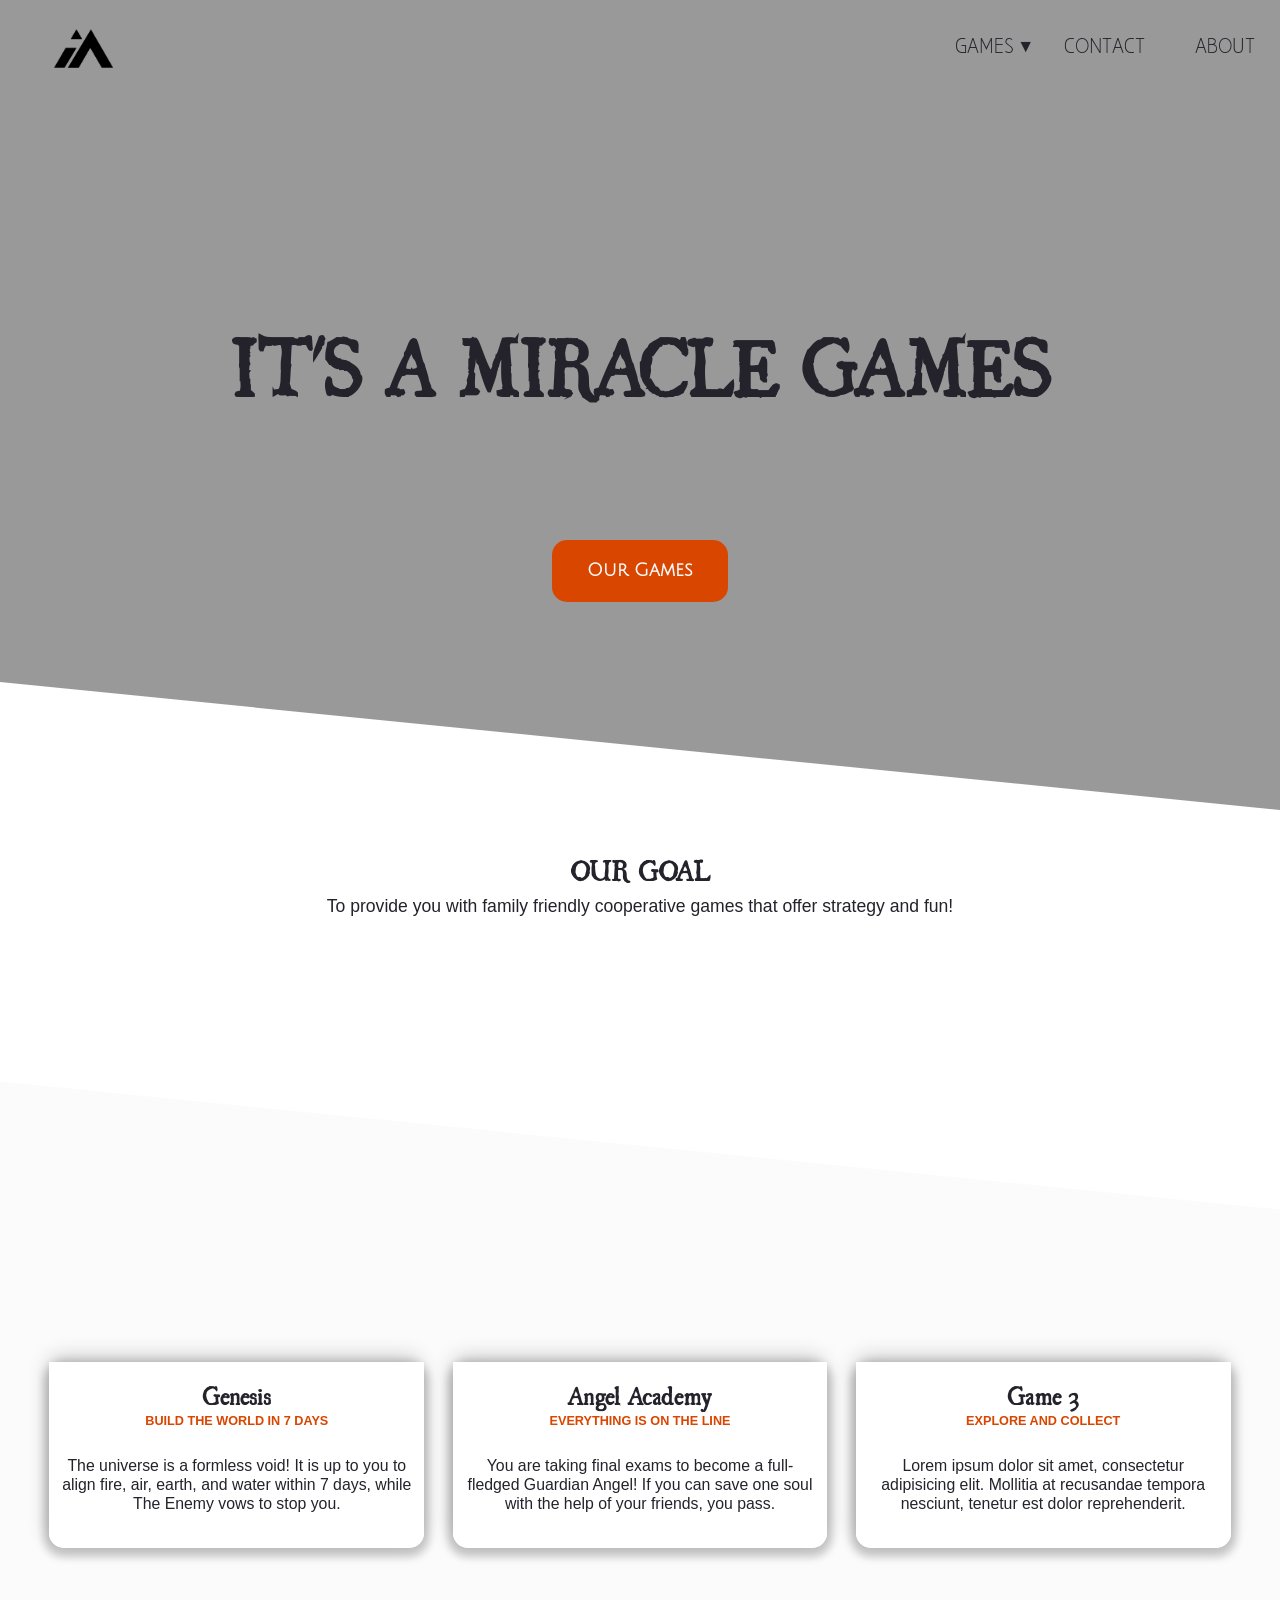
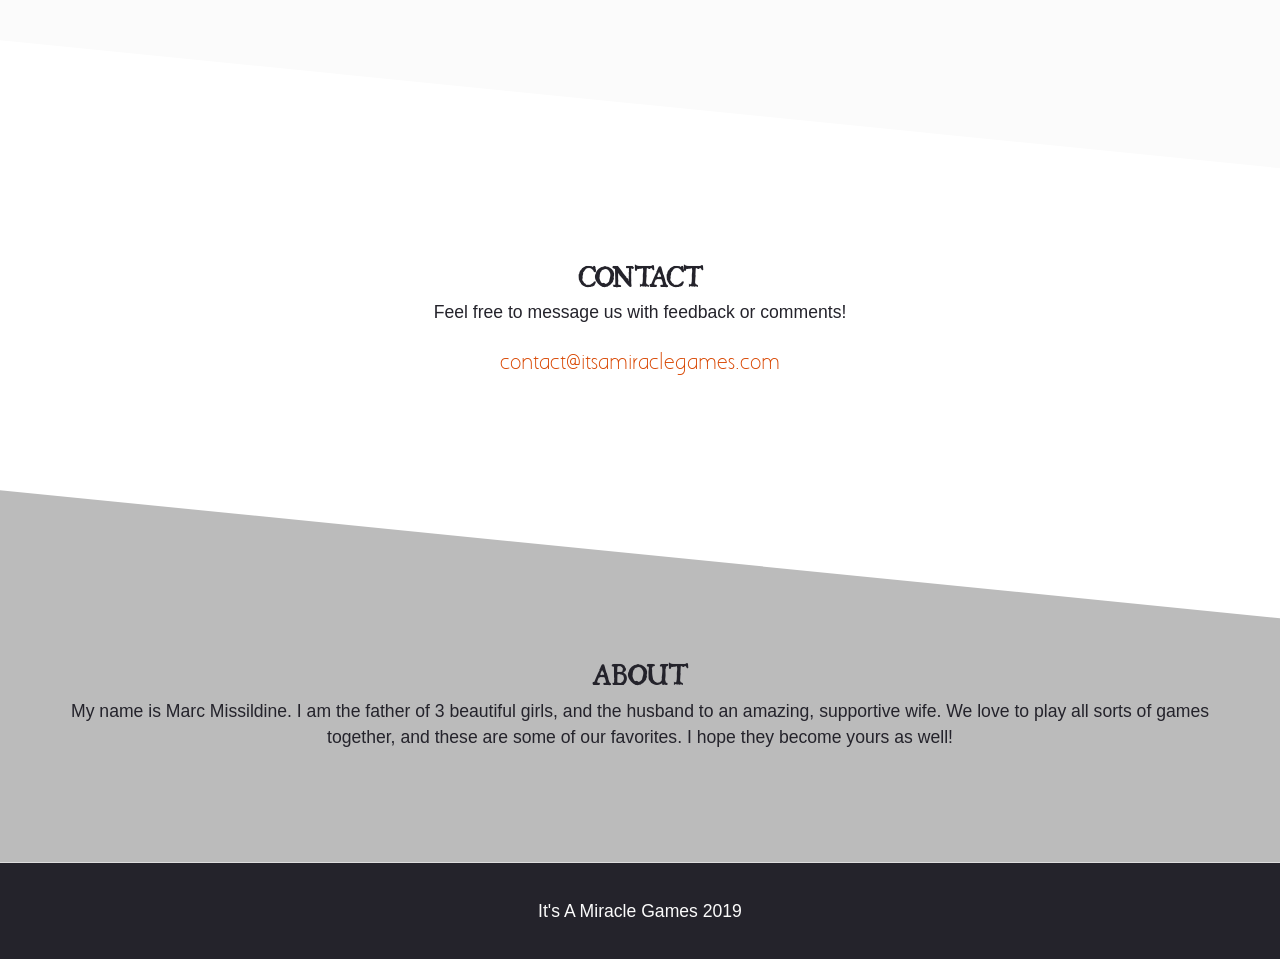
==== index.html @ fb6ecf95 "initial upload initial upload" ====
<!DOCTYPE html>
<html lang="en">

<head>
  <meta charset="utf-8">
  <meta name="viewport" content="width=device-width,initial-scale=1.0">
  <meta http-equiv="X-UA-Compatible" content="ie=edge">
  <title>IAM Games</title>
  <link rel="shortcut icon" href="IAMG logo.png" type="image/x-icon">
  <link rel="stylesheet" href="style.css">
  <link rel="stylesheet" href="fonts.css" type="text/css" charset="utf-8" />
  <!--link href="https://fonts.googleapis.com/css?family=Julius+Sans+One|Special+Elite&display=swap" rel="stylesheet"-->
  <link href="https://fonts.googleapis.com/css?family=IM+Fell+English+SC|Julius+Sans+One|Major+Mono+Display|Megrim|Special+Elite&display=swap" rel="stylesheet">

</head>


<!--  Begin Website    -->

<body>

    <header>
      <img src="IAMG logo.png" alt="" id="logo" class="logo">
      <nav>
        <ul>
          <li><a href="#games" class="DropDownIcon">Games</a>
            <ul class="dropdown">
                  <li><a href="#Genesis">Genesis</a></li>
                  <li><a href="#AngelAcademy">Angel Academy</a></li>
                  <li><a href="#Game3">Game 3</a></li>
              </ul></li>
          <li><a href="#Contact">Contact</a></li>
          <li><a href="#About">About</a></li>
        </ul>
      </nav>
    </header>

  <!--  Banner & Logo    -->
  <div id="banner" class="grid">
    <div class="bg-image"></div>
    <div class="content-wrap">
      <h1>
        It's a Miracle Games
      </h1>
      <p>
      </p>
    </div>
  </div>

  <a href="#games" class="btn">Our Games</a>


  <!--  Main Content Area    -->
  <main id="main">



    <!--  Section A    -->
    <section id="section-a" class="grid">
      <div class="content-wrap">
        <h2 class="content-title">Our Goal</h2>
        <p>
          To provide you with family friendly cooperative games that offer strategy and fun!
        </p>
      </div>
    </section>



    <!--  Section B    -->
    <section id="section-b" class="grid">
      <ul id="games">
        <li id="Genesis">
          <a href="#">
            <div class="card">
              <img src="https://images.pexels.com/photos/122427/roll-the-dice-craps-board-game-points-122427.jpeg?auto=compress&cs=tinysrgb&h=750&w=1260" alt="">
              <div class="card-content">
                <h3 class="card-title">Genesis</h3>
                <p class="card-description">Build the world in 7 days</p>
                <p>
                  The universe is a formless void! It is up to you to align fire, air, earth, and water within 7 days, while The Enemy vows to stop you.
                </p>
              </div>
            </div>
          </a>
        </li>
        <li id="AngelAcademy">
          <a href="#" >
            <div class="card">
              <img src="https://images.pexels.com/photos/163064/play-stone-network-networked-interactive-163064.jpeg?auto=compress&cs=tinysrgb&dpr=1&w=500" alt="">
              <div class="card-content">
                <h3 class="card-title">Angel Academy</h3>
                <p class="card-description">Everything is on the line</p>
                <p>
                  You are taking final exams to become a full-fledged Guardian Angel! If you can save one soul with the help of your friends, you pass.
                </p>
              </div>
            </div>
          </a>
        </li>
        <li id="Game3">
          <a href="#">
            <div class="card">
              <img src="https://images.pexels.com/photos/278912/pexels-photo-278912.jpeg?auto=compress&cs=tinysrgb&dpr=3&h=750&w=1260" alt="">
              <div class="card-content">
                <h3 class="card-title">Game 3</h3>
                <p class="card-description">Explore and collect</p>
                <p>
                  Lorem ipsum dolor sit amet, consectetur adipisicing elit. Mollitia at recusandae tempora nesciunt, tenetur est dolor reprehenderit.
                </p>
              </div>
            </div>
          </a>
        </li>
      </ul>
    </section>


    <!--section C    -->
    <section id="section-c" class="grid">
      <div class="content-wrap">
        <h2 class="content-title">We handle all of your gaming needs</h2>
        <p>
          Lorem ipsum dolor sit amet, consectetur adipisicing elit. Hic temporibus, sit reprehenderit expedita beatae dolores placeat quae, ipsa nostrum sed, similique magnam?
        </p>
      </div>
    </section>


    <!--section D    -->
    <section id="section-d" class="grid">
      <div id="Contact" class="box">
        <h2 class="content-title">Contact</h2>
        <p>
          Feel free to message us with feedback or comments!
        </p>
        <p><a href="mailto:contact@itsamiraclegames.com">
            contact@itsamiraclegames.com
          </a>
        </p>
      </div>

      <div id="About" class="box">
        <h2 class="content-title">
          About
        </h2>
        <p>
          My name is Marc Missildine. I am the father of 3 beautiful girls, and the husband to an amazing, supportive wife. We love to play all sorts of games together, and these are some of our favorites. I hope they become yours as well!
        </p>
      </div>
    </section>



  </main>


  <!-- Footer -->
  <footer id="footer" class="grid">
    <div>It's A Miracle Games 2019</div>
  </footer>


</body>

</html>
---- style.css ----
:root {
  --color-primary: #D84600;
  --color-secondary: #D84600;
  --color-accent: #526A68;
  --color-dark: #24232B;
  --color-light: #FBFBFB;
}

*, *::before, *::after {
  box-sizing: border-box;
}

html {
  scroll-behavior: smooth;
}

body {
  margin: 0;
  font-family: Arial, Helvetica, sans-serif;
  color: #fff;
  font-size: 1.1em;
  line-height: 1.5;
  text-align: center;
}

img {
  display: block;
  width: 100%;
  height: auto;
}

h1,
h2,
h3 {
  color: var(--color-dark);
  margin: 0;
  font-weight: bold;
  font-family: 'Special Elite', cursive;
  font-family: 'IM Fell English SC', serif;
  font-family: 'uglyquaregular';
}

h1 {
  font-size: 50px;
  text-transform: uppercase;
  margin-bottom: .7em;
}

h2 {
  font-size: 25px;
  line-height: 19px;
  text-transform: uppercase;
}

h3 {
  font-size: 1.15em;
  line-height: 1em;
}

p {
  margin: 0;
  padding: .7em 0;
  font-family: 'aaarghnormal';
  font-family: 'Montserrat', sans-serif;
}

a {
  text-decoration: none;
  font-family: 'aaarghnormal';
}

/*   Logo & Nav      */
header {
  text-align: center;
  position: absolute;
  z-index: 999;
  display: flex;
  width: 100%;
  justify-content: space-between;
  align-items: center;
}

#logo {
  width: 60px;
  height: 60px;
  margin: 1em;
  margin-left: 3em;
}

header ul {
  display: flex;
  flex-wrap: wrap-reverse;
  justify-content: center;
  padding: 0;
  list-style: none;
}

header ul li {
  position: relative;
  line-height: 21px;
  text-align: right;
}

header ul li a {
  display: block;
  padding: 8px 25px;
  color: var(--color-dark);
  text-decoration: none;
  white-space: nowrap;
  text-transform: uppercase;
}

header ul li a:hover {
  color: var(--color-light);
  background: var(--color-primary);
  border-radius: 5px 5px 5px 5px;
}

header ul li ul.dropdown {
  min-width: 100%;
  /* Set width of the dropdown */
  display: none;
  position: absolute;
  z-index: 999;
  right: 0%;
  background: #FCFCFC;
  border-radius: 5px 5px 5px 5px;
}

header ul li:hover ul.dropdown {
  display: flex;
  justify-content: flex-start;
  flex-wrap: wrap;
  /* Display the dropdown */
}

header ul li ul.dropdown li {
  display: block;
  width: 100%;
}

header ul li ul li a {
  display: block;
  padding: .5em 1em;
  text-align: left;
  text-transform: capitalize;
}

.DropDownIcon:after {
  content: "▼";
  position: absolute;
  right: 11px;
  top: .4em;
  z-index: 1;
  text-align: center;
  width: 10%;
  height: auto;
  pointer-events: none;
}

@media (min-width: 500px) {
  header ul li ul.dropdown {
    //background: rgba(255, 255, 255, 0);
    //border: 1px solid gray;
  }
}

/*   Hero Banner & Call to Action */
#banner {
  padding: 0 1.5em;
  min-height: 90vh;
  color: var(--color-dark);
  display: flex;
  justify-content: center;
  align-items: center;
  clip-path: polygon(0 0, 100% 0%, 100% 100%, 0 calc(100% - 10vw));
  margin-bottom: -15vh;
}

#banner .bg-image {
  height: 90vh;
  position: absolute;
  background: #000 url('https://images.pexels.com/photos/278918/pexels-photo-278918.jpeg?auto=compress&cs=tinysrgb&dpr=3&h=750&w=1260');
  background-position: center;
  background-repeat: no-repeat;
  background-size: cover;
  width: 100%;
  z-index: -1;
  opacity: 0.4;
}

#banner h1 {}

.btn {
  font-family: 'Julius Sans One', sans-serif;
  display: inline-block;
  background: var(--color-primary);
  color: var(--color-light);
  font-weight: 900;
  text-decoration: none;
  padding: 1em 2em;
  border-radius: 15px;
  transition: all .2s ease-in-out;
  z-index: 12;
  position: relative;
  top: -15vh;
}

.btn:hover {
  transform: scale(1.15);
  transform: rotate(.01turn);
  box-shadow: 0 14px 8px rgba(0, 0, 0, 0.4), -2px -6px 20px 0 rgba(0, 0, 0, 0.19);
}

#banner .content-wrap,
#section-a .content-wrap {}

#main {
  background: #FFF;
}

/*  Section A  */
#section-a {
  background: #FFF;
  color: var(--color-dark);
  padding: 0 1.5em;
  padding-top: 125px;
  padding-bottom: 150px;
  z-index: 1;
}

/*  Section B  */
#section-b {
  padding: 1em;
  text-decoration: none;
  display: flex;
  overflow-y: visible;
  clip-path: polygon(0 0, 100% 10vw, 100% 100%, 0 calc(100% - 10vw));
  justify-content: center;
  background: var(--color-light);
  padding-bottom: 150px;
}

#section-b li:before {
  content: '';
  display: block;
  position: relative;
  width: 0;
  height: 1em;
  margin-top: -1em;
}

#section-b .card {
  box-shadow: 0 4px 8px 5px rgba(0, 0, 0, 0.2), -2px -6px 20px 0 rgba(0, 0, 0, 0.19);
  transition: all .2s ease-in-out;
  border-radius: 15px;
  max-width: 350px;
  margin-top: 60px;
  z-index: 999;
}

#section-b img {
  border-radius: 15px 15px 0 0;
}

#section-b .card:hover {
  transform: scale(1.15);
}

#section-b ul {
  list-style: none;
  margin: 0;
  padding: 0;
  padding-top: 50px;
}

#section-b li {
  margin: 1em;
  color: var(--color-dark);
}

.card-content {
  padding: 1.5em .8em;
  background: white;
  color: var(--color-dark);
  border-radius: 0 0 15px 15px;
  font-size: .9em;
}

#section-b .card-title {
  margin-bottom: 5px;
  font-size: 1.4em;
}

.card-description {
  color: var(--color-primary);
  padding: .1em;
  font-size: .8em;
  font-weight: 600;
  text-transform: uppercase;
  margin-bottom: 15px;
}

.card-content p {
  line-height: 1.2em;
}

/*  Section C & D */
#section-c {
  color: var(--color-dark);
  padding: 2em;
  display: none;
}

#section-d .box {
  padding: 100px 50px;
  color: var(--color-dark);
  background: #FFF;
  clip-path: polygon(0 0, 100% 10vw, 100% 100%, 0 100%);
  overflow: hidden;
}

#section-d .box:last-child {
  background: #bbb;
  //color: var(--color-light);
  padding-top: 10em;
}

#section-d a {
  color: var(--color-primary);
}

/*  Footer  */
#footer {
  padding: 2em;
  background: var(--color-dark);
  color: var(--color-light);
}

#footer a {
  color: white;
  text-decoration: none;
}

/*  Media   */
@media (min-width: 900px) {
  h1 {
    font-size: 70px;
  }

  .grid {
    display: grid;
    grid-template-columns: 1fr repeat(2, minmax(auto, 25em)) 1fr;
  }

  #section-a .content-text {
    columns: 2;
    column-gap: 2em;
  }

  #section-a .content-text p {
    padding-top: 0;
  }

  #section-b {
    display: block;
    padding: 2em;
    overflow-y: visible;
    padding-top: 170px;
    padding-bottom: 220px;
  }

  .content-wrap,
  #section-b ul {
    grid-column: 2/4;
  }

  #section-b ul {
    display: flex;
    justify-content: space-around;
  }

  #section-b li {
    width: 31%;
    margin: 0px;
  }

  #section-b .card {
    margin-bottom: 0px;
    max-width: 750px;
  }

  #section-d:last-child {}

  .box,
  #footer div {
    grid-column: span 4;
  }
}
---- fonts.css ----
@font-face {
    font-family: 'uglyquaregular';
    src: url('UglyQua-webfont.eot');
    src: url('UglyQua-webfont.eot?#iefix') format('embedded-opentype'),
         url('UglyQua-webfont.woff2') format('woff2'),
         url('UglyQua-webfont.woff') format('woff'),
         url('UglyQua-webfont.ttf') format('truetype'),
         url('UglyQua-webfont.svg#uglyquaregular') format('svg');
    font-weight: normal;
    font-style: normal;

}

@font-face {
    font-family: 'aaarghnormal';
    src: url('Aaargh-webfont.eot');
    src: url('Aaargh-webfont.eot?#iefix') format('embedded-opentype'),
         url('Aaargh-webfont.woff2') format('woff2'),
         url('Aaargh-webfont.woff') format('woff'),
         url('Aaargh-webfont.ttf') format('truetype'),
         url('Aaargh-webfont.svg#aaarghnormal') format('svg');
    font-weight: normal;
    font-style: normal;

}
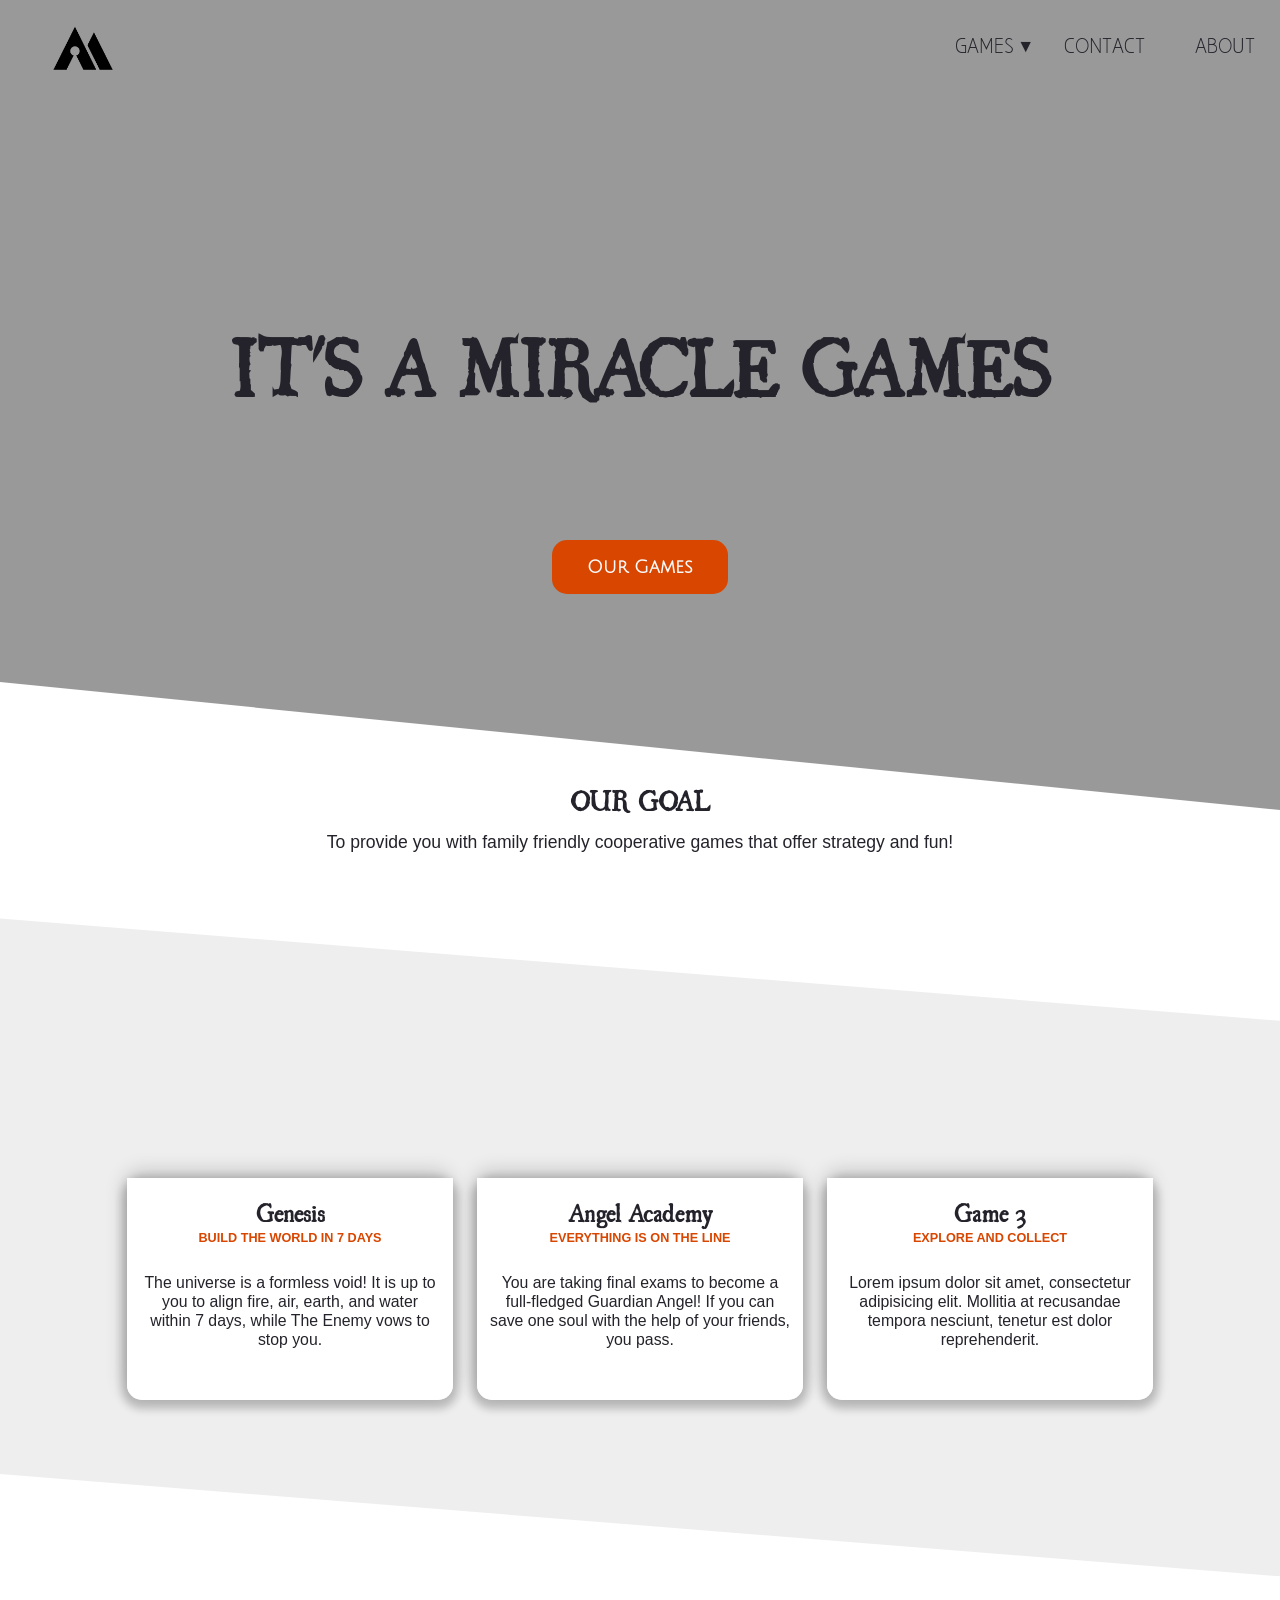
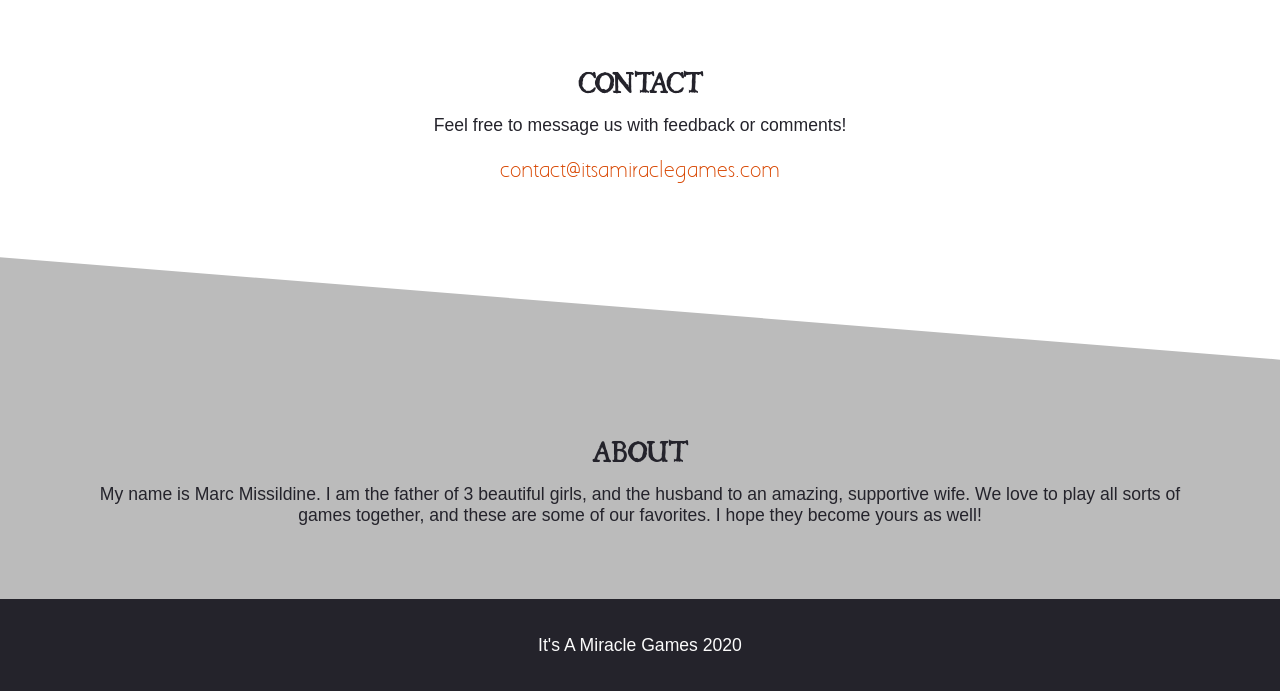
==== commit 496c39c1: "revert to html index" ====
--- a/index.html
+++ b/index.html
@@ -1,166 +1,169 @@
-<!DOCTYPE html>
-<html lang="en">
-
-<head>
-  <meta charset="utf-8">
-  <meta name="viewport" content="width=device-width,initial-scale=1.0">
-  <meta http-equiv="X-UA-Compatible" content="ie=edge">
-  <title>IAM Games</title>
-  <link rel="shortcut icon" href="IAMG logo.png" type="image/x-icon">
-  <link rel="stylesheet" href="style.css">
-  <link rel="stylesheet" href="fonts.css" type="text/css" charset="utf-8" />
-  <!--link href="https://fonts.googleapis.com/css?family=Julius+Sans+One|Special+Elite&display=swap" rel="stylesheet"-->
-  <link href="https://fonts.googleapis.com/css?family=IM+Fell+English+SC|Julius+Sans+One|Major+Mono+Display|Megrim|Special+Elite&display=swap" rel="stylesheet">
-
-</head>
-
-
-<!--  Begin Website    -->
-
-<body>
-
-    <header>
-      <img src="IAMG logo.png" alt="" id="logo" class="logo">
-      <nav>
-        <ul>
-          <li><a href="#games" class="DropDownIcon">Games</a>
-            <ul class="dropdown">
-                  <li><a href="#Genesis">Genesis</a></li>
-                  <li><a href="#AngelAcademy">Angel Academy</a></li>
-                  <li><a href="#Game3">Game 3</a></li>
-              </ul></li>
-          <li><a href="#Contact">Contact</a></li>
-          <li><a href="#About">About</a></li>
-        </ul>
-      </nav>
-    </header>
-
-  <!--  Banner & Logo    -->
-  <div id="banner" class="grid">
-    <div class="bg-image"></div>
-    <div class="content-wrap">
-      <h1>
-        It's a Miracle Games
-      </h1>
-      <p>
-      </p>
-    </div>
-  </div>
-
-  <a href="#games" class="btn">Our Games</a>
-
-
-  <!--  Main Content Area    -->
-  <main id="main">
-
-
-
-    <!--  Section A    -->
-    <section id="section-a" class="grid">
-      <div class="content-wrap">
-        <h2 class="content-title">Our Goal</h2>
-        <p>
-          To provide you with family friendly cooperative games that offer strategy and fun!
-        </p>
-      </div>
-    </section>
-
-
-
-    <!--  Section B    -->
-    <section id="section-b" class="grid">
-      <ul id="games">
-        <li id="Genesis">
-          <a href="#">
-            <div class="card">
-              <img src="https://images.pexels.com/photos/122427/roll-the-dice-craps-board-game-points-122427.jpeg?auto=compress&cs=tinysrgb&h=750&w=1260" alt="">
-              <div class="card-content">
-                <h3 class="card-title">Genesis</h3>
-                <p class="card-description">Build the world in 7 days</p>
-                <p>
-                  The universe is a formless void! It is up to you to align fire, air, earth, and water within 7 days, while The Enemy vows to stop you.
-                </p>
-              </div>
-            </div>
-          </a>
-        </li>
-        <li id="AngelAcademy">
-          <a href="#" >
-            <div class="card">
-              <img src="https://images.pexels.com/photos/163064/play-stone-network-networked-interactive-163064.jpeg?auto=compress&cs=tinysrgb&dpr=1&w=500" alt="">
-              <div class="card-content">
-                <h3 class="card-title">Angel Academy</h3>
-                <p class="card-description">Everything is on the line</p>
-                <p>
-                  You are taking final exams to become a full-fledged Guardian Angel! If you can save one soul with the help of your friends, you pass.
-                </p>
-              </div>
-            </div>
-          </a>
-        </li>
-        <li id="Game3">
-          <a href="#">
-            <div class="card">
-              <img src="https://images.pexels.com/photos/278912/pexels-photo-278912.jpeg?auto=compress&cs=tinysrgb&dpr=3&h=750&w=1260" alt="">
-              <div class="card-content">
-                <h3 class="card-title">Game 3</h3>
-                <p class="card-description">Explore and collect</p>
-                <p>
-                  Lorem ipsum dolor sit amet, consectetur adipisicing elit. Mollitia at recusandae tempora nesciunt, tenetur est dolor reprehenderit.
-                </p>
-              </div>
-            </div>
-          </a>
-        </li>
-      </ul>
-    </section>
-
-
-    <!--section C    -->
-    <section id="section-c" class="grid">
-      <div class="content-wrap">
-        <h2 class="content-title">We handle all of your gaming needs</h2>
-        <p>
-          Lorem ipsum dolor sit amet, consectetur adipisicing elit. Hic temporibus, sit reprehenderit expedita beatae dolores placeat quae, ipsa nostrum sed, similique magnam?
-        </p>
-      </div>
-    </section>
-
-
-    <!--section D    -->
-    <section id="section-d" class="grid">
-      <div id="Contact" class="box">
-        <h2 class="content-title">Contact</h2>
-        <p>
-          Feel free to message us with feedback or comments!
-        </p>
-        <p><a href="mailto:contact@itsamiraclegames.com">
-            contact@itsamiraclegames.com
-          </a>
-        </p>
-      </div>
-
-      <div id="About" class="box">
-        <h2 class="content-title">
-          About
-        </h2>
-        <p>
-          My name is Marc Missildine. I am the father of 3 beautiful girls, and the husband to an amazing, supportive wife. We love to play all sorts of games together, and these are some of our favorites. I hope they become yours as well!
-        </p>
-      </div>
-    </section>
-
-
-
-  </main>
-
-
-  <!-- Footer -->
-  <footer id="footer" class="grid">
-    <div>It's A Miracle Games 2019</div>
-  </footer>
-
-
-</body>
-
-</html>
+<!DOCTYPE html>
+<html lang="en">
+
+<head>
+  <meta charset="utf-8">
+  <meta name="viewport" content="width=device-width,initial-scale=1.0">
+  <meta http-equiv="X-UA-Compatible" content="ie=edge">
+  <title>IAM Games</title>
+  <link rel="shortcut icon" href="Art\Logos\IAMG logo.png" type="image/x-icon">
+  <link rel="stylesheet" href="style.css">
+  <link rel="stylesheet" href="fonts.css" type="text/css" charset="utf-8" />
+  <!--link href="https://fonts.googleapis.com/css?family=Julius+Sans+One|Special+Elite&display=swap" rel="stylesheet"-->
+  <link href="https://fonts.googleapis.com/css?family=IM+Fell+English+SC|Julius+Sans+One|Major+Mono+Display|Megrim|Special+Elite&display=swap" rel="stylesheet">
+
+</head>
+
+
+<!--  Begin Website    -->
+
+<body>
+
+  <header>
+    <a href="index.html">
+    <img src="Art\Logos\IAMG logo.png" alt="" id="logo" class="logo">
+    </a>
+    <nav>
+      <ul>
+        <li><a href="#games" class="DropDownIcon">Games</a>
+          <ul class="dropdown">
+            <li><a href="genesis.html">Genesis</a></li>
+            <li><a href="angelacademy.html">Angel Academy</a></li>
+            <li><a href="#Game3">Game 3</a></li>
+          </ul>
+        </li>
+        <li><a href="#Contact">Contact</a></li>
+        <li><a href="#About">About</a></li>
+      </ul>
+    </nav>
+  </header>
+
+  <!--  Banner & Logo    -->
+  <div id="banner" class="grid">
+    <div class="bg-image"></div>
+    <div class="content-wrap">
+      <h1>
+        It's a Miracle Games
+      </h1>
+      <p>
+      </p>
+    </div>
+  </div>
+
+  <a href="#games" class="btn">Our Games</a>
+
+
+  <!--  Main Content Area    -->
+  <main id="main">
+
+
+
+    <!--  Section A - Goals  -->
+    <section id="section-a" class="grid">
+      <div class="content-wrap">
+        <h2 class="content-title">Our Goal</h2>
+        <p>
+          To provide you with family friendly cooperative games that offer strategy and fun!
+        </p>
+      </div>
+    </section>
+
+
+
+    <!--  Section B - Games Carousel  -->
+    <section id="section-b" class="grid">
+      <ul id="games">
+        <li id="Genesis">
+          <a href="genesis.html">
+            <div class="card">
+              <img src="https://images.pexels.com/photos/122427/roll-the-dice-craps-board-game-points-122427.jpeg?auto=compress&cs=tinysrgb&h=750&w=1260" alt="">
+              <div class="card-content">
+                <h3 class="card-title">Genesis</h3>
+                <p class="card-description">Build the world in 7 days</p>
+                <p>
+                  The universe is a formless void! It is up to you to align fire, air, earth, and water within 7 days, while The Enemy vows to stop you.
+                </p>
+              </div>
+            </div>
+          </a>
+        </li>
+        <li id="AngelAcademy">
+          <a href="angelacademy.html">
+            <div class="card">
+              <img src="https://images.pexels.com/photos/163064/play-stone-network-networked-interactive-163064.jpeg?auto=compress&cs=tinysrgb&dpr=1&w=500" alt="">
+              <div class="card-content">
+                <h3 class="card-title">Angel Academy</h3>
+                <p class="card-description">Everything is on the line</p>
+                <p>
+                  You are taking final exams to become a full-fledged Guardian Angel! If you can save one soul with the help of your friends, you pass.
+                </p>
+              </div>
+            </div>
+          </a>
+        </li>
+        <li id="Game3">
+          <a href="#">
+            <div class="card">
+              <img src="https://images.pexels.com/photos/278912/pexels-photo-278912.jpeg?auto=compress&cs=tinysrgb&dpr=3&h=750&w=1260" alt="">
+              <div class="card-content">
+                <h3 class="card-title">Game 3</h3>
+                <p class="card-description">Explore and collect</p>
+                <p>
+                  Lorem ipsum dolor sit amet, consectetur adipisicing elit. Mollitia at recusandae tempora nesciunt, tenetur est dolor reprehenderit.
+                </p>
+              </div>
+            </div>
+          </a>
+        </li>
+      </ul>
+    </section>
+
+
+    <!--section C - Blurb   -->
+    <section id="section-c" class="grid">
+      <div class="content-wrap">
+        <h2 class="content-title">We handle all of your gaming needs</h2>
+        <p>
+          Lorem ipsum dolor sit amet, consectetur adipisicing elit. Hic temporibus, sit reprehenderit expedita beatae dolores placeat quae, ipsa nostrum sed, similique magnam?
+        </p>
+      </div>
+    </section>
+
+
+    <!--section D - Contact & About  -->
+    <section id="section-d" class="grid">
+      <div id="Contact" class="box">
+        <h2 class="content-title">Contact</h2>
+        <p>
+          Feel free to message us with feedback or comments!
+        </p>
+        <p><a href="mailto:contact@itsamiraclegames.com">
+            contact@itsamiraclegames.com
+          </a>
+        </p>
+      </div>
+
+      <div id="About" class="box">
+        <h2 class="content-title">
+          About
+        </h2>
+        <p>
+          My name is Marc Missildine. I am the father of 3 beautiful girls, and the husband to an amazing, supportive wife. We love to play all sorts of games together, and these are some of our favorites. I hope they become yours as well!
+        </p>
+      </div>
+    </section>
+
+
+
+  </main>
+
+
+  <!-- Footer -->
+  <footer id="footer" class="grid">
+    <div>It's A Miracle Games 2020</div>
+  </footer>
+
+
+</body>
+
+</html>
--- a/style.css
+++ b/style.css
@@ -1,399 +1,402 @@
-:root {
-  --color-primary: #D84600;
-  --color-secondary: #D84600;
-  --color-accent: #526A68;
-  --color-dark: #24232B;
-  --color-light: #FBFBFB;
-}
-
-*, *::before, *::after {
-  box-sizing: border-box;
-}
-
-html {
-  scroll-behavior: smooth;
-}
-
-body {
-  margin: 0;
-  font-family: Arial, Helvetica, sans-serif;
-  color: #fff;
-  font-size: 1.1em;
-  line-height: 1.5;
-  text-align: center;
-}
-
-img {
-  display: block;
-  width: 100%;
-  height: auto;
-}
-
-h1,
-h2,
-h3 {
-  color: var(--color-dark);
-  margin: 0;
-  font-weight: bold;
-  font-family: 'Special Elite', cursive;
-  font-family: 'IM Fell English SC', serif;
-  font-family: 'uglyquaregular';
-}
-
-h1 {
-  font-size: 50px;
-  text-transform: uppercase;
-  margin-bottom: .7em;
-}
-
-h2 {
-  font-size: 25px;
-  line-height: 19px;
-  text-transform: uppercase;
-}
-
-h3 {
-  font-size: 1.15em;
-  line-height: 1em;
-}
-
-p {
-  margin: 0;
-  padding: .7em 0;
-  font-family: 'aaarghnormal';
-  font-family: 'Montserrat', sans-serif;
-}
-
-a {
-  text-decoration: none;
-  font-family: 'aaarghnormal';
-}
-
-/*   Logo & Nav      */
-header {
-  text-align: center;
-  position: absolute;
-  z-index: 999;
-  display: flex;
-  width: 100%;
-  justify-content: space-between;
-  align-items: center;
-}
-
-#logo {
-  width: 60px;
-  height: 60px;
-  margin: 1em;
-  margin-left: 3em;
-}
-
-header ul {
-  display: flex;
-  flex-wrap: wrap-reverse;
-  justify-content: center;
-  padding: 0;
-  list-style: none;
-}
-
-header ul li {
-  position: relative;
-  line-height: 21px;
-  text-align: right;
-}
-
-header ul li a {
-  display: block;
-  padding: 8px 25px;
-  color: var(--color-dark);
-  text-decoration: none;
-  white-space: nowrap;
-  text-transform: uppercase;
-}
-
-header ul li a:hover {
-  color: var(--color-light);
-  background: var(--color-primary);
-  border-radius: 5px 5px 5px 5px;
-}
-
-header ul li ul.dropdown {
-  min-width: 100%;
-  /* Set width of the dropdown */
-  display: none;
-  position: absolute;
-  z-index: 999;
-  right: 0%;
-  background: #FCFCFC;
-  border-radius: 5px 5px 5px 5px;
-}
-
-header ul li:hover ul.dropdown {
-  display: flex;
-  justify-content: flex-start;
-  flex-wrap: wrap;
-  /* Display the dropdown */
-}
-
-header ul li ul.dropdown li {
-  display: block;
-  width: 100%;
-}
-
-header ul li ul li a {
-  display: block;
-  padding: .5em 1em;
-  text-align: left;
-  text-transform: capitalize;
-}
-
-.DropDownIcon:after {
-  content: "▼";
-  position: absolute;
-  right: 11px;
-  top: .4em;
-  z-index: 1;
-  text-align: center;
-  width: 10%;
-  height: auto;
-  pointer-events: none;
-}
-
-@media (min-width: 500px) {
-  header ul li ul.dropdown {
-    //background: rgba(255, 255, 255, 0);
-    //border: 1px solid gray;
-  }
-}
-
-/*   Hero Banner & Call to Action */
-#banner {
-  padding: 0 1.5em;
-  min-height: 90vh;
-  color: var(--color-dark);
-  display: flex;
-  justify-content: center;
-  align-items: center;
-  clip-path: polygon(0 0, 100% 0%, 100% 100%, 0 calc(100% - 10vw));
-  margin-bottom: -15vh;
-}
-
-#banner .bg-image {
-  height: 90vh;
-  position: absolute;
-  background: #000 url('https://images.pexels.com/photos/278918/pexels-photo-278918.jpeg?auto=compress&cs=tinysrgb&dpr=3&h=750&w=1260');
-  background-position: center;
-  background-repeat: no-repeat;
-  background-size: cover;
-  width: 100%;
-  z-index: -1;
-  opacity: 0.4;
-}
-
-#banner h1 {}
-
-.btn {
-  font-family: 'Julius Sans One', sans-serif;
-  display: inline-block;
-  background: var(--color-primary);
-  color: var(--color-light);
-  font-weight: 900;
-  text-decoration: none;
-  padding: 1em 2em;
-  border-radius: 15px;
-  transition: all .2s ease-in-out;
-  z-index: 12;
-  position: relative;
-  top: -15vh;
-}
-
-.btn:hover {
-  transform: scale(1.15);
-  transform: rotate(.01turn);
-  box-shadow: 0 14px 8px rgba(0, 0, 0, 0.4), -2px -6px 20px 0 rgba(0, 0, 0, 0.19);
-}
-
-#banner .content-wrap,
-#section-a .content-wrap {}
-
-#main {
-  background: #FFF;
-}
-
-/*  Section A  */
-#section-a {
-  background: #FFF;
-  color: var(--color-dark);
-  padding: 0 1.5em;
-  padding-top: 125px;
-  padding-bottom: 150px;
-  z-index: 1;
-}
-
-/*  Section B  */
-#section-b {
-  padding: 1em;
-  text-decoration: none;
-  display: flex;
-  overflow-y: visible;
-  clip-path: polygon(0 0, 100% 10vw, 100% 100%, 0 calc(100% - 10vw));
-  justify-content: center;
-  background: var(--color-light);
-  padding-bottom: 150px;
-}
-
-#section-b li:before {
-  content: '';
-  display: block;
-  position: relative;
-  width: 0;
-  height: 1em;
-  margin-top: -1em;
-}
-
-#section-b .card {
-  box-shadow: 0 4px 8px 5px rgba(0, 0, 0, 0.2), -2px -6px 20px 0 rgba(0, 0, 0, 0.19);
-  transition: all .2s ease-in-out;
-  border-radius: 15px;
-  max-width: 350px;
-  margin-top: 60px;
-  z-index: 999;
-}
-
-#section-b img {
-  border-radius: 15px 15px 0 0;
-}
-
-#section-b .card:hover {
-  transform: scale(1.15);
-}
-
-#section-b ul {
-  list-style: none;
-  margin: 0;
-  padding: 0;
-  padding-top: 50px;
-}
-
-#section-b li {
-  margin: 1em;
-  color: var(--color-dark);
-}
-
-.card-content {
-  padding: 1.5em .8em;
-  background: white;
-  color: var(--color-dark);
-  border-radius: 0 0 15px 15px;
-  font-size: .9em;
-}
-
-#section-b .card-title {
-  margin-bottom: 5px;
-  font-size: 1.4em;
-}
-
-.card-description {
-  color: var(--color-primary);
-  padding: .1em;
-  font-size: .8em;
-  font-weight: 600;
-  text-transform: uppercase;
-  margin-bottom: 15px;
-}
-
-.card-content p {
-  line-height: 1.2em;
-}
-
-/*  Section C & D */
-#section-c {
-  color: var(--color-dark);
-  padding: 2em;
-  display: none;
-}
-
-#section-d .box {
-  padding: 100px 50px;
-  color: var(--color-dark);
-  background: #FFF;
-  clip-path: polygon(0 0, 100% 10vw, 100% 100%, 0 100%);
-  overflow: hidden;
-}
-
-#section-d .box:last-child {
-  background: #bbb;
-  //color: var(--color-light);
-  padding-top: 10em;
-}
-
-#section-d a {
-  color: var(--color-primary);
-}
-
-/*  Footer  */
-#footer {
-  padding: 2em;
-  background: var(--color-dark);
-  color: var(--color-light);
-}
-
-#footer a {
-  color: white;
-  text-decoration: none;
-}
-
-/*  Media   */
-@media (min-width: 900px) {
-  h1 {
-    font-size: 70px;
-  }
-
-  .grid {
-    display: grid;
-    grid-template-columns: 1fr repeat(2, minmax(auto, 25em)) 1fr;
-  }
-
-  #section-a .content-text {
-    columns: 2;
-    column-gap: 2em;
-  }
-
-  #section-a .content-text p {
-    padding-top: 0;
-  }
-
-  #section-b {
-    display: block;
-    padding: 2em;
-    overflow-y: visible;
-    padding-top: 170px;
-    padding-bottom: 220px;
-  }
-
-  .content-wrap,
-  #section-b ul {
-    grid-column: 2/4;
-  }
-
-  #section-b ul {
-    display: flex;
-    justify-content: space-around;
-  }
-
-  #section-b li {
-    width: 31%;
-    margin: 0px;
-  }
-
-  #section-b .card {
-    margin-bottom: 0px;
-    max-width: 750px;
-  }
-
-  #section-d:last-child {}
-
-  .box,
-  #footer div {
-    grid-column: span 4;
-  }
-}
+:root {
+  --color-primary: #D84600;
+  --color-secondary: #D84600;
+  --color-accent: #526A68;
+  --color-dark: #24232B;
+  --color-light: #FBFBFB;
+}
+
+*, *::before, *::after {
+  box-sizing: border-box;
+}
+
+html {
+  scroll-behavior: smooth;
+}
+
+body {
+  margin: 0;
+  font-family: Arial, Helvetica, sans-serif;
+  color: #000;
+  font-size: 1.1em;
+  text-align: center;
+}
+
+img {
+  display: block;
+  width: 100%;
+  height: auto;
+  max-width: 600px;
+}
+
+h1,
+h2,
+h3 {
+  color: var(--color-dark);
+  margin: 0;
+  font-weight: bold;
+  font-family: 'Special Elite', cursive;
+  font-family: 'IM Fell English SC', serif;
+  font-family: 'uglyquaregular';
+}
+
+h1 {
+  font-size: 50px;
+  text-transform: uppercase;
+  margin-bottom: .7em;
+}
+
+h2 {
+  font-size: 25px;
+  text-transform: uppercase;
+}
+
+h3 {
+  font-size: 1.15em;
+  line-height: 1em;
+}
+
+p {
+  margin: 0;
+  padding: .7em 0;
+  font-family: 'aaarghnormal';
+  font-family: 'Montserrat', sans-serif;
+}
+
+a {
+  text-decoration: none;
+  font-family: 'aaarghnormal';
+}
+
+
+/*   Logo & Nav      */
+header {
+  text-align: center;
+  position: absolute;
+  z-index: 999;
+  display: flex;
+  width: 100%;
+  justify-content: space-between;
+  align-items: center;
+}
+
+#logo {
+  width: 60px;
+  height: 60px;
+  margin: 1em;
+  margin-left: 3em;
+}
+
+header ul {
+  display: flex;
+  flex-wrap: wrap-reverse;
+  justify-content: center;
+  padding: 0;
+  list-style: none;
+}
+
+header ul li {
+  position: relative;
+  line-height: 21px;
+  text-align: right;
+}
+
+header ul li a {
+  display: block;
+  padding: 8px 25px;
+  color: var(--color-dark);
+  text-decoration: none;
+  white-space: nowrap;
+  text-transform: uppercase;
+}
+
+header ul li a:hover {
+  color: var(--color-light);
+  background: var(--color-primary);
+  border-radius: 5px 5px 5px 5px;
+}
+
+header ul li ul.dropdown {
+  min-width: 100%;
+  /* Set width of the dropdown */
+  display: none;
+  position: absolute;
+  z-index: 999;
+  right: 0%;
+  background: #FCFCFC;
+  border-radius: 5px 5px 5px 5px;
+}
+
+header ul li:hover ul.dropdown {
+  display: flex;
+  justify-content: flex-start;
+  flex-wrap: wrap;
+  /* Display the dropdown */
+}
+
+header ul li ul.dropdown li {
+  display: block;
+  width: 100%;
+}
+
+header ul li ul li a {
+  display: block;
+  padding: .5em 1em;
+  text-align: left;
+  text-transform: capitalize;
+}
+
+.DropDownIcon:after {
+  content: "▼";
+  position: absolute;
+  right: 11px;
+  top: .4em;
+  z-index: 1;
+  text-align: center;
+  width: 10%;
+  height: auto;
+  pointer-events: none;
+}
+
+@media (min-width: 500px) {
+  header ul li ul.dropdown {
+    //background: rgba(255, 255, 255, 0);
+    //border: 1px solid gray;
+  }
+}
+
+/*   Hero Banner & Call to Action */
+#banner {
+  padding: 0 1.5em;
+  min-height: 90vh;
+  color: var(--color-dark);
+  display: flex;
+  justify-content: center;
+  align-items: center;
+  clip-path: polygon(0 0, 100% 0%, 100% 100%, 0 calc(100% - 10vw));
+  margin-bottom: -15vh;
+}
+
+#banner .bg-image {
+  height: 90vh;
+  position: absolute;
+  background: #000 url('https://images.pexels.com/photos/278918/pexels-photo-278918.jpeg?auto=compress&cs=tinysrgb&dpr=3&h=750&w=1260');
+  background-position: center;
+  background-repeat: no-repeat;
+  background-size: cover;
+  width: 100%;
+  z-index: -1;
+  opacity: 0.4;
+}
+
+#banner h1 {}
+
+.btn {
+  font-family: 'Julius Sans One', sans-serif;
+  display: inline-block;
+  background: var(--color-primary);
+  color: var(--color-light);
+  font-weight: 900;
+  text-decoration: none;
+  padding: 1em 2em;
+  border-radius: 15px;
+  transition: all .2s ease-in-out;
+  z-index: 12;
+  position: relative;
+  top: -15vh;
+}
+
+.btn:hover {
+  transform: scale(1.15);
+  transform: rotate(.01turn);
+  box-shadow: 0 14px 8px rgba(0, 0, 0, 0.4), -2px -6px 20px 0 rgba(0, 0, 0, 0.19);
+}
+
+#banner .content-wrap,
+#section-a .content-wrap {}
+
+#main {
+  background: #FFF;
+  z-index: 1;
+  opacity: 1;
+}
+
+/*  Section A - Goals  */
+#section-a {
+  background: #FFF;
+  color: var(--color-dark);
+  padding: 3em 1.5em;
+  z-index: 1;
+}
+
+/*  Section B - Games Cards*/
+#section-b {
+  text-decoration: none;
+  display: flex;
+  overflow-y: visible;
+  clip-path: polygon(0 0, 100% 8vw, 100% 100%, 0 calc(100% - 8vw));
+  justify-content: center;
+  background: #EEE;
+  padding: 3.5em 1.5em 10em 1.5em;
+  z-index: 999;
+}
+
+#section-b .card {
+  box-shadow: 0 4px 8px 5px rgba(0, 0, 0, 0.2), -2px -6px 20px 0 rgba(0, 0, 0, 0.19);
+  transition: all .2s ease-in-out;
+  border-radius: 15px;
+  margin-top: 60px;
+  z-index: 2;
+}
+
+#section-b .cardImg {
+  border-radius: 15px 15px 0 0;
+  height: 200px;
+  object-fit: cover;
+}
+
+
+#section-b .card:hover {
+  transform: scale(1.15);
+}
+
+#section-b ul {
+  list-style: none;
+  margin: 0;
+  padding: 0;
+  padding-top: 50px;
+}
+
+#section-b li {
+  margin: 1em;
+  color: var(--color-dark);
+  max-width: 350px;
+}
+
+#section-b .card-content {
+  padding: 1.5em .8em;
+  background: white;
+  color: var(--color-dark);
+  border-radius: 0 0 15px 15px;
+  font-size: .9em;
+}
+
+div.card-content {
+  min-height: 222px;
+}
+
+#section-b .card-title {
+  margin-bottom: 5px;
+  font-size: 1.4em;
+}
+
+#section-b .card-description {
+  color: var(--color-primary);
+  padding: .1em;
+  font-size: .8em;
+  font-weight: 600;
+  text-transform: uppercase;
+  margin-bottom: 15px;
+}
+
+#section-b .card-content p {
+  line-height: 1.2em;
+}
+
+/*  Section C & D */
+#section-c {
+  color: var(--color-dark);
+  padding: 2em;
+  display: none;
+}
+
+
+#section-d .box {
+  padding: 3.5em 5.5em;
+  padding-top: 5em;
+  color: var(--color-dark);
+  background: #FFF;
+  clip-path: polygon(0 0, 100% 8vw, 100% 100%, 0 100%);
+  overflow: hidden;
+  z-index: 100;
+}
+
+#section-d .box:last-child {
+  background: #bbb;
+  //color: var(--color-light);
+  padding-top: 10em;
+}
+
+#section-d a {
+  color: var(--color-primary);
+}
+
+
+#Overview {
+  display: flex;
+  flex-direction: column;
+  align-items: center;
+  padding: 3em 1em;
+}
+
+#Store {
+clip-path: polygon(0 0, 100% 8vw, 100% 100%, 0 100%);
+  background: #ddd;
+  padding: 5em;
+}
+
+
+/*  Footer  */
+#footer {
+  padding: 2em;
+  background: var(--color-dark);
+  color: var(--color-light);
+}
+
+#footer a {
+  color: white;
+  text-decoration: none;
+}
+
+/*  Media   */
+@media (min-width: 900px) {
+  h1 {
+    font-size: 70px;
+  }
+
+  .grid {
+    display: grid;
+    justify-content: center;
+  }
+
+  #section-a .content-text p {
+    padding-top: 0;
+  }
+
+  #section-b ul {
+    display: flex;
+    justify-content: space-around;
+  }
+
+  #section-b li {
+    width: 31%;
+    margin: 0px;
+  }
+
+  #section-b .card {
+    margin-bottom: 0px;
+    max-width: 750px;
+  }
+
+}
+
+
+
+@media (min-width: 1200px) {
+  #section-b {
+      padding-top: 150px;
+    }
+  #Store {
+        padding-top: 150px;
+      }
+}
--- a/fonts.css
+++ b/fonts.css
@@ -23,4 +23,3 @@
     font-style: normal;
 
 }
-
